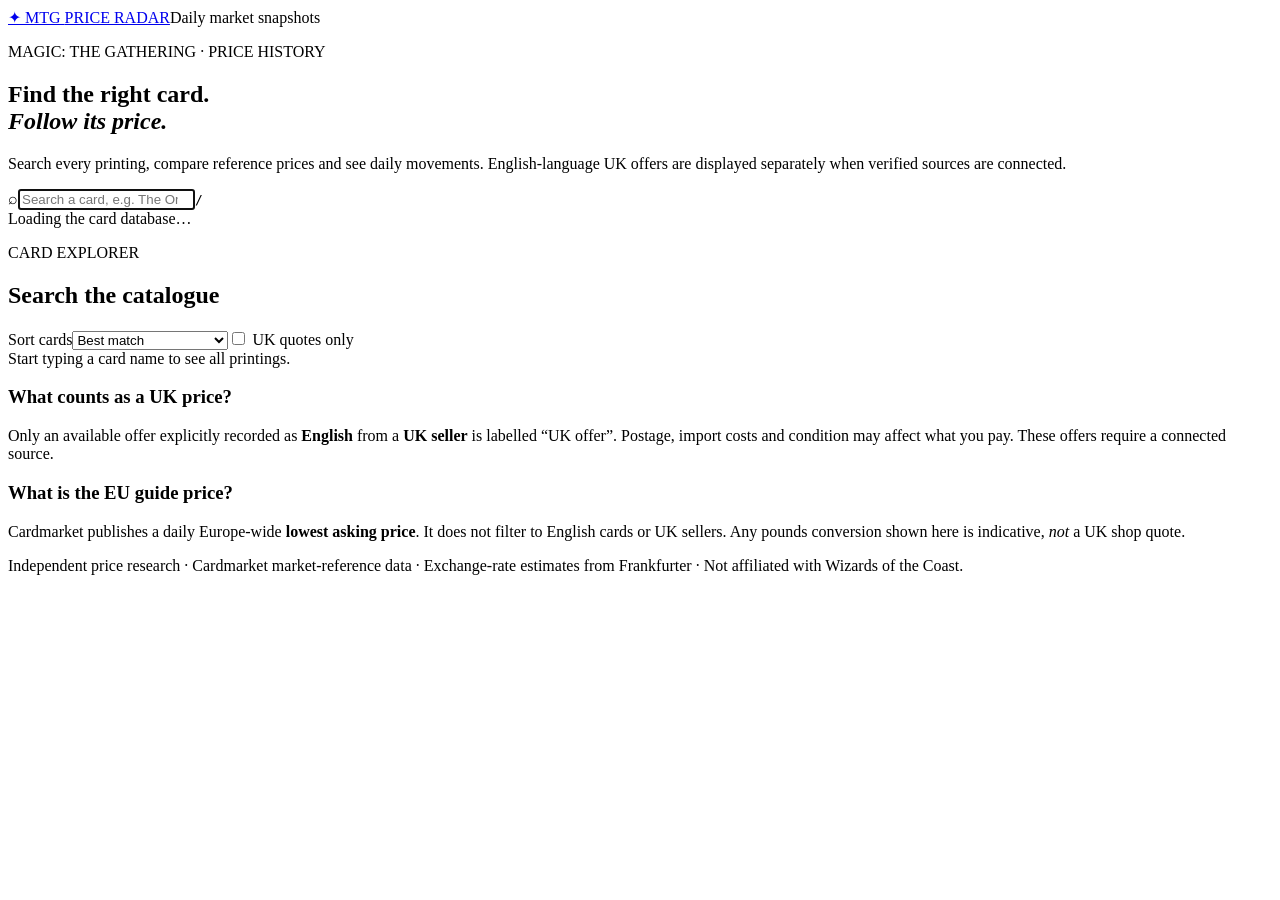
==== index.html @ 45a96d6a "Add MTG Price Radar web app: index.html" ====
<!doctype html>
<html lang="en-GB"><head><meta charset="utf-8"><meta name="viewport" content="width=device-width,initial-scale=1">
<meta name="theme-color" content="#101424"><meta name="description" content="Search Magic: The Gathering printings and follow their daily price history. UK English offers when available; Cardmarket EU reference prices otherwise.">
<title>MTG Price Radar — search card price history</title><link rel="stylesheet" href="assets/style.css"><link rel="icon" href="data:,"></head>
<body><header class="top"><a class="brand" href="./"><span class="mark">✦</span> MTG <span class="brand-sub">PRICE RADAR</span></a><span class="top-tag">Daily market snapshots</span></header>
<main class="shell"><section class="hero"><p class="eyebrow">MAGIC: THE GATHERING · PRICE HISTORY</p><h1>Find the right card.<br><em>Follow its price.</em></h1><p class="lead">Search every printing, compare reference prices and see daily movements. English-language UK offers are displayed separately when verified sources are connected.</p>
<label class="search-wrap"><span aria-hidden="true">⌕</span><input id="search" type="search" placeholder="Search a card, e.g. The One Ring, Sol Ring, Vito…" autocomplete="off" autofocus><kbd>/</kbd></label>
<div class="meta-row"><span id="status" role="status">Loading the card database…</span><span id="count"></span></div>
</section>
<section class="panel"><div class="section-head"><div><p class="eyebrow">CARD EXPLORER</p><h2 id="result-title">Search the catalogue</h2></div><div class="filter-row"><label class="sr-only" for="sort">Sort cards</label><select id="sort"><option value="relevance">Best match</option><option value="eu">Lowest EU guide price</option><option value="name">Name A–Z</option></select><label class="check"><input type="checkbox" id="uk-only"> UK quotes only</label></div></div>
<div id="results" class="results"><div class="empty">Start typing a card name to see all printings.</div></div>
<p class="foot-note" id="more"></p></section>
<section class="notes"><div><h3>What counts as a UK price?</h3><p>Only an available offer explicitly recorded as <strong>English</strong> from a <strong>UK seller</strong> is labelled “UK offer”. Postage, import costs and condition may affect what you pay. These offers require a connected source.</p></div><div><h3>What is the EU guide price?</h3><p>Cardmarket publishes a daily Europe-wide <strong>lowest asking price</strong>. It does not filter to English cards or UK sellers. Any pounds conversion shown here is indicative, <em>not</em> a UK shop quote.</p></div></section>
</main><footer class="footer">Independent price research · Cardmarket market-reference data · Exchange-rate estimates from Frankfurter · Not affiliated with Wizards of the Coast.</footer>
<script src="assets/main.js" defer></script></body></html>
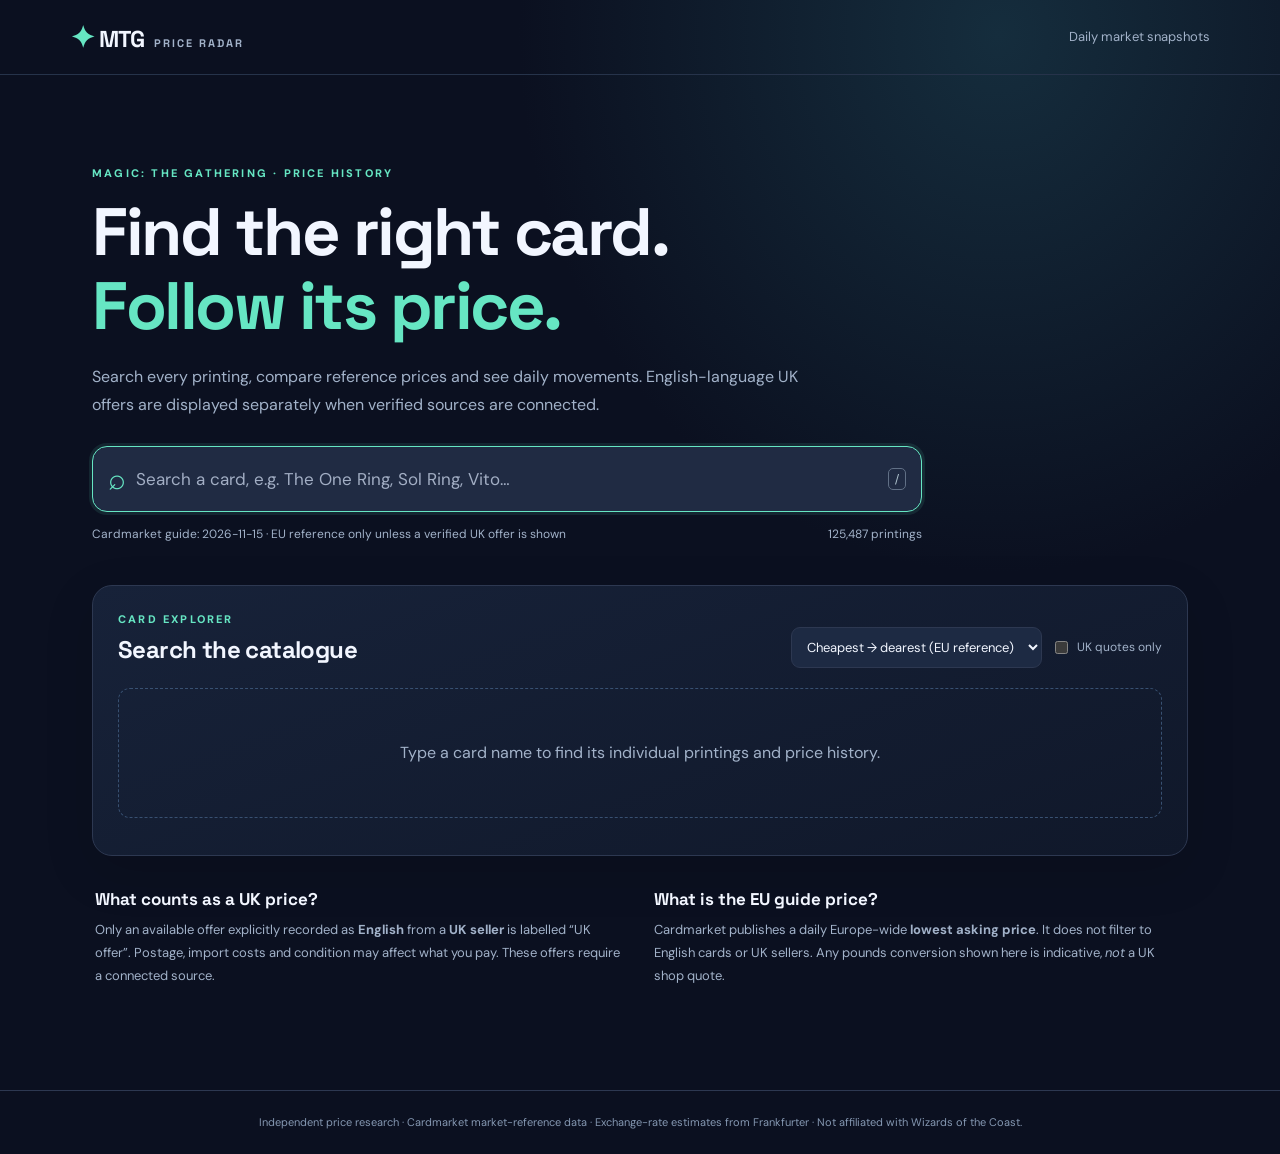
==== commit e7965e55: "Default MTG version listings to cheapest-first, with UK offer sort" ====
--- a/index.html
+++ b/index.html
@@ -7,7 +7,7 @@
 <label class="search-wrap"><span aria-hidden="true">⌕</span><input id="search" type="search" placeholder="Search a card, e.g. The One Ring, Sol Ring, Vito…" autocomplete="off" autofocus><kbd>/</kbd></label>
 <div class="meta-row"><span id="status" role="status">Loading the card database…</span><span id="count"></span></div>
 </section>
-<section class="panel"><div class="section-head"><div><p class="eyebrow">CARD EXPLORER</p><h2 id="result-title">Search the catalogue</h2></div><div class="filter-row"><label class="sr-only" for="sort">Sort cards</label><select id="sort"><option value="relevance">Best match</option><option value="eu">Lowest EU guide price</option><option value="name">Name A–Z</option></select><label class="check"><input type="checkbox" id="uk-only"> UK quotes only</label></div></div>
+<section class="panel"><div class="section-head"><div><p class="eyebrow">CARD EXPLORER</p><h2 id="result-title">Search the catalogue</h2></div><div class="filter-row"><label class="sr-only" for="sort">Sort cards</label><select id="sort"><option value="eu">Cheapest → dearest (EU reference)</option><option value="uk">Cheapest → dearest (UK offers)</option><option value="relevance">Best name match</option><option value="name">Name A–Z</option></select><label class="check"><input type="checkbox" id="uk-only"> UK quotes only</label></div></div>
 <div id="results" class="results"><div class="empty">Start typing a card name to see all printings.</div></div>
 <p class="foot-note" id="more"></p></section>
 <section class="notes"><div><h3>What counts as a UK price?</h3><p>Only an available offer explicitly recorded as <strong>English</strong> from a <strong>UK seller</strong> is labelled “UK offer”. Postage, import costs and condition may affect what you pay. These offers require a connected source.</p></div><div><h3>What is the EU guide price?</h3><p>Cardmarket publishes a daily Europe-wide <strong>lowest asking price</strong>. It does not filter to English cards or UK sellers. Any pounds conversion shown here is indicative, <em>not</em> a UK shop quote.</p></div></section>
--- a/assets/style.css
+++ b/assets/style.css
@@ -0,0 +1,3 @@
+@import url('https://fonts.googleapis.com/css2?family=DM+Sans:wght@400;500;600;700;800&family=Space+Grotesk:wght@400;500;600;700&display=swap');
+:root{color-scheme:dark;--bg:#0b1020;--panel:#141b30;--panel2:#1a243b;--edge:#2d3851;--text:#f2f6ff;--muted:#a2b2c9;--accent:#66e6c3;--cyan:#7ab8fc;--gold:#ffd189}
+*{box-sizing:border-box}body{margin:0;background:radial-gradient(ellipse at 78% 3%,#152d3d 0,transparent 34%),var(--bg);color:var(--text);font-family:'DM Sans',system-ui,sans-serif;line-height:1.5;min-height:100vh}a{color:inherit;text-decoration:none}a:hover{color:var(--accent)}.top{height:75px;border-bottom:1px solid #26334a;display:flex;align-items:center;justify-content:space-between;padding:0 max(22px,calc((100vw - 1140px)/2));gap:16px}.brand{font-family:'Space Grotesk',sans-serif;font-size:23px;font-weight:700;letter-spacing:-1px}.mark{color:var(--accent);font-size:30px;vertical-align:-1px}.brand-sub{font-size:11px;color:var(--muted);font-weight:700;letter-spacing:2px;margin-left:5px}.top-tag,.back-top{font-size:13px;color:var(--muted)}.shell{max-width:1140px;margin:auto;padding:24px 22px 72px}.hero{padding:66px 0 42px;max-width:830px}.eyebrow{font-size:11px;font-weight:800;letter-spacing:2.2px;color:var(--accent);margin:0 0 13px;text-transform:uppercase}h1,h2,h3{font-family:'Space Grotesk',sans-serif}h1{font-size:clamp(40px,6vw,67px);font-weight:700;line-height:1.11;letter-spacing:-2.5px;margin:0 0 20px}h1 em{font-style:normal;color:var(--accent)}.lead{font-size:16px;color:var(--muted);max-width:740px;line-height:1.75;margin:0 0 27px}.search-wrap{border:1px solid #46607b;border-radius:15px;background:#202b43;display:flex;align-items:center;padding:8px 15px;gap:10px;box-shadow:0 12px 42px #0003}.search-wrap:focus-within{border-color:var(--accent);box-shadow:0 0 0 3px #66e6c31a}.search-wrap>span{font-size:30px;color:var(--accent);line-height:1}.search-wrap input{width:100%;background:transparent;border:0;outline:0;padding:13px 0;color:var(--text);font-size:17px;font-family:inherit}.search-wrap input::placeholder{color:#a2aec4}.search-wrap kbd{font:12px system-ui;border:1px solid #617086;color:#afc3ce;border-radius:5px;padding:3px 6px}.meta-row{display:flex;justify-content:space-between;color:var(--muted);font-size:12px;margin-top:13px;gap:16px}.panel{background:linear-gradient(160deg,#172239,#10182a);border:1px solid var(--edge);border-radius:20px;padding:25px;box-shadow:0 16px 50px #0002}.section-head{display:flex;gap:16px;align-items:flex-end;justify-content:space-between;margin-bottom:20px}.section-head .eyebrow{margin-bottom:4px}h2{margin:0;font-size:24px;letter-spacing:-.6px}.filter-row{display:flex;gap:9px;align-items:center;flex-wrap:wrap}select{appearance:auto;background:#1d2a43;color:var(--text);border:1px solid var(--edge);border-radius:9px;padding:10px 11px;font-family:inherit;font-size:13px}.check{font-size:12px;color:var(--muted);display:flex;align-items:center;gap:6px}.check input{accent-color:var(--accent)}.results{display:grid;grid-template-columns:repeat(2,minmax(0,1fr));gap:12px}.result{min-width:0;border:1px solid #30405a;border-radius:12px;background:#1b2740;padding:17px;display:block;transition:transform .15s,border-color .15s}.result:hover{transform:translateY(-2px);border-color:var(--accent);color:var(--text)}.result strong{display:block;font-size:17px;white-space:nowrap;text-overflow:ellipsis;overflow:hidden}.result small{display:block;font-size:12px;color:var(--muted);margin:3px 0 13px;white-space:nowrap;overflow:hidden;text-overflow:ellipsis}.price-line{display:flex;justify-content:space-between;align-items:center;gap:5px;font-size:12px;color:var(--muted)}.price-line b{font-size:16px;color:var(--text);font-variant-numeric:tabular-nums}.price-line .positive{color:var(--accent)}.empty{grid-column:1/-1;padding:52px 16px;text-align:center;color:var(--muted);border:1px dashed #385071;border-radius:12px}.foot-note{font-size:12px;color:var(--muted);line-height:1.7;margin-bottom:0}.notes{display:grid;grid-template-columns:1fr 1fr;gap:27px;padding:31px 3px}.notes h3{font-size:17px;margin:0 0 7px}.notes p{color:var(--muted);font-size:13px;line-height:1.75;margin:0}.footer{border-top:1px solid var(--edge);color:#8598b2;padding:23px;text-align:center;font-size:11px}.card-kicker{margin-top:48px}.card-title{font-size:clamp(38px,5vw,58px);margin:0 0 10px}.price-grid{display:grid;grid-template-columns:repeat(3,minmax(0,1fr));gap:13px;margin:30px 0}.price-box{border:1px solid var(--edge);border-radius:14px;padding:22px;background:#172239}.price-box .eyebrow{color:#a9bad6;font-size:10px;letter-spacing:1.4px}.big-price{font-family:'Space Grotesk',sans-serif;font-size:clamp(28px,3vw,39px);font-weight:700;letter-spacing:-1.3px;font-variant-numeric:tabular-nums}.muted{font-size:12px;color:var(--muted);line-height:1.65}.text-link{color:var(--accent);font-size:13px;font-weight:700}.chart-panel{margin:12px 0}.chart{margin-top:20px;min-height:310px;display:flex;align-items:center;justify-content:center}.chart svg{width:100%;height:auto;max-height:380px;overflow:visible}.axis-note{color:var(--muted);text-align:center;font-size:12px}.sr-only{position:absolute;width:1px;height:1px;overflow:hidden;clip:rect(0,0,0,0)}@media(max-width:760px){.top{height:65px;padding:0 16px}.top-tag{display:none}.shell{padding:20px 15px 50px}.hero{padding:40px 0 28px}h1{letter-spacing:-1.4px}.panel{padding:17px}.section-head{align-items:start;flex-direction:column}.results{grid-template-columns:1fr}.notes{grid-template-columns:1fr;gap:23px}.price-grid{grid-template-columns:1fr}.chart{min-height:240px}.brand-sub{font-size:9px}.search-wrap input{font-size:14px}.search-wrap kbd{display:none}}
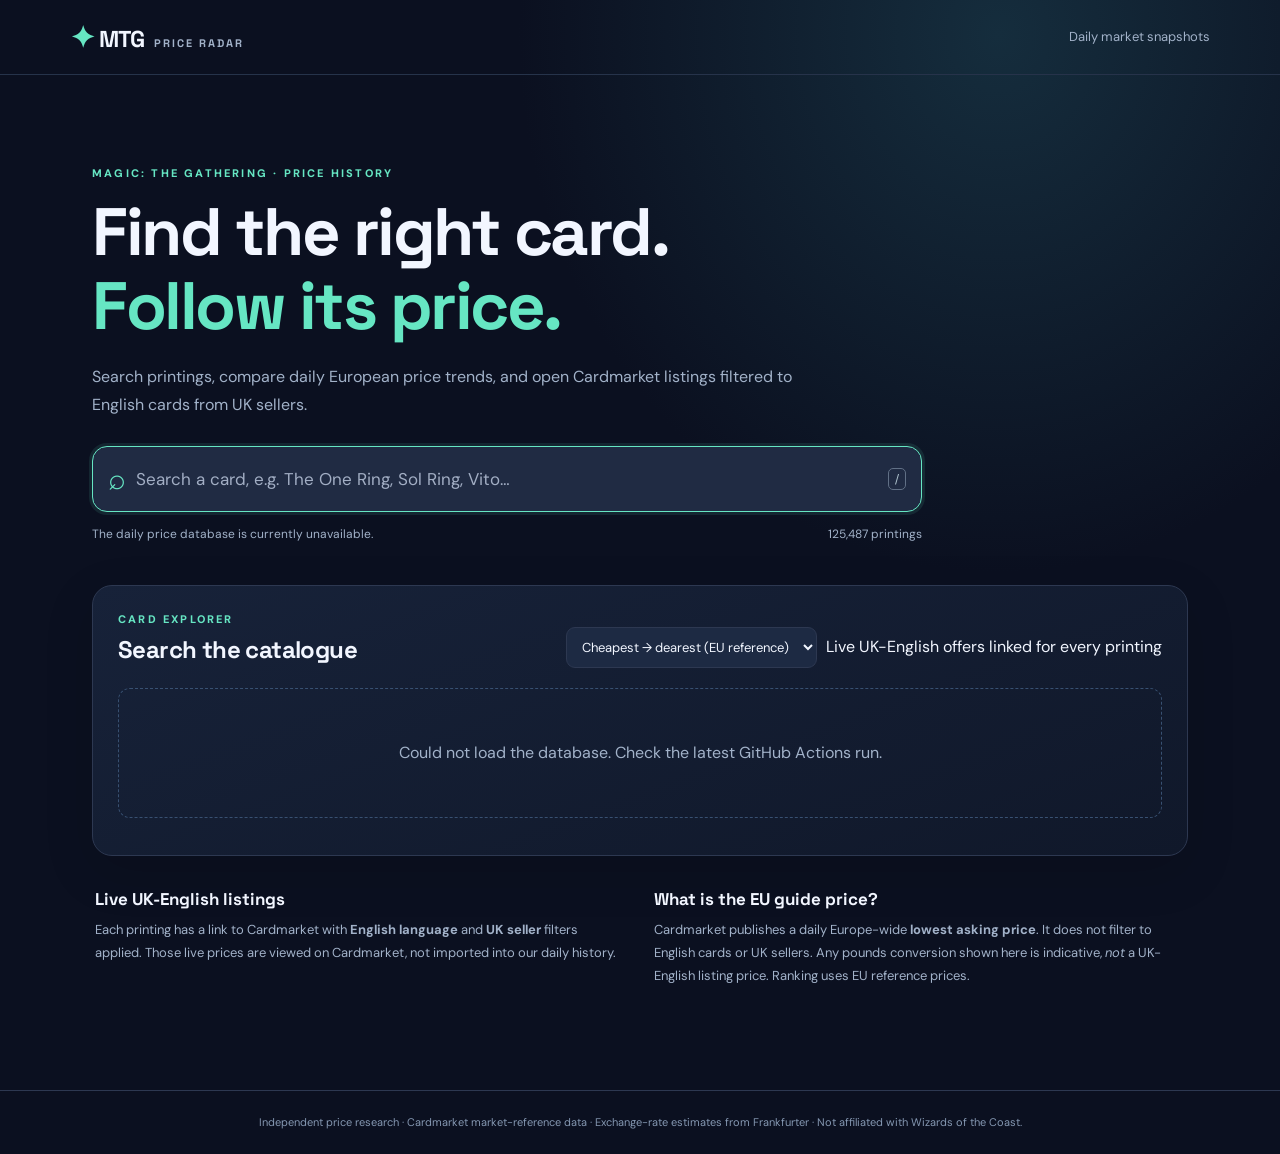
==== commit e3bd1d74: "Add Cardmarket English/UK listing links to search results" ====
--- a/index.html
+++ b/index.html
@@ -3,13 +3,13 @@
 <meta name="theme-color" content="#101424"><meta name="description" content="Search Magic: The Gathering printings and follow their daily price history. UK English offers when available; Cardmarket EU reference prices otherwise.">
 <title>MTG Price Radar — search card price history</title><link rel="stylesheet" href="assets/style.css"><link rel="icon" href="data:,"></head>
 <body><header class="top"><a class="brand" href="./"><span class="mark">✦</span> MTG <span class="brand-sub">PRICE RADAR</span></a><span class="top-tag">Daily market snapshots</span></header>
-<main class="shell"><section class="hero"><p class="eyebrow">MAGIC: THE GATHERING · PRICE HISTORY</p><h1>Find the right card.<br><em>Follow its price.</em></h1><p class="lead">Search every printing, compare reference prices and see daily movements. English-language UK offers are displayed separately when verified sources are connected.</p>
+<main class="shell"><section class="hero"><p class="eyebrow">MAGIC: THE GATHERING · PRICE HISTORY</p><h1>Find the right card.<br><em>Follow its price.</em></h1><p class="lead">Search printings, compare daily European price trends, and open Cardmarket listings filtered to English cards from UK sellers.</p>
 <label class="search-wrap"><span aria-hidden="true">⌕</span><input id="search" type="search" placeholder="Search a card, e.g. The One Ring, Sol Ring, Vito…" autocomplete="off" autofocus><kbd>/</kbd></label>
 <div class="meta-row"><span id="status" role="status">Loading the card database…</span><span id="count"></span></div>
 </section>
-<section class="panel"><div class="section-head"><div><p class="eyebrow">CARD EXPLORER</p><h2 id="result-title">Search the catalogue</h2></div><div class="filter-row"><label class="sr-only" for="sort">Sort cards</label><select id="sort"><option value="eu">Cheapest → dearest (EU reference)</option><option value="uk">Cheapest → dearest (UK offers)</option><option value="relevance">Best name match</option><option value="name">Name A–Z</option></select><label class="check"><input type="checkbox" id="uk-only"> UK quotes only</label></div></div>
+<section class="panel"><div class="section-head"><div><p class="eyebrow">CARD EXPLORER</p><h2 id="result-title">Search the catalogue</h2></div><div class="filter-row"><label class="sr-only" for="sort">Sort cards</label><select id="sort"><option value="eu">Cheapest → dearest (EU reference)</option><option value="relevance">Best name match</option><option value="name">Name A–Z</option></select><span class="filter-hint">Live UK-English offers linked for every printing</span></div></div>
 <div id="results" class="results"><div class="empty">Start typing a card name to see all printings.</div></div>
 <p class="foot-note" id="more"></p></section>
-<section class="notes"><div><h3>What counts as a UK price?</h3><p>Only an available offer explicitly recorded as <strong>English</strong> from a <strong>UK seller</strong> is labelled “UK offer”. Postage, import costs and condition may affect what you pay. These offers require a connected source.</p></div><div><h3>What is the EU guide price?</h3><p>Cardmarket publishes a daily Europe-wide <strong>lowest asking price</strong>. It does not filter to English cards or UK sellers. Any pounds conversion shown here is indicative, <em>not</em> a UK shop quote.</p></div></section>
+<section class="notes"><div><h3>Live UK-English listings</h3><p>Each printing has a link to Cardmarket with <strong>English language</strong> and <strong>UK seller</strong> filters applied. Those live prices are viewed on Cardmarket, not imported into our daily history.</p></div><div><h3>What is the EU guide price?</h3><p>Cardmarket publishes a daily Europe-wide <strong>lowest asking price</strong>. It does not filter to English cards or UK sellers. Any pounds conversion shown here is indicative, <em>not</em> a UK-English listing price. Ranking uses EU reference prices.</p></div></section>
 </main><footer class="footer">Independent price research · Cardmarket market-reference data · Exchange-rate estimates from Frankfurter · Not affiliated with Wizards of the Coast.</footer>
 <script src="assets/main.js" defer></script></body></html>
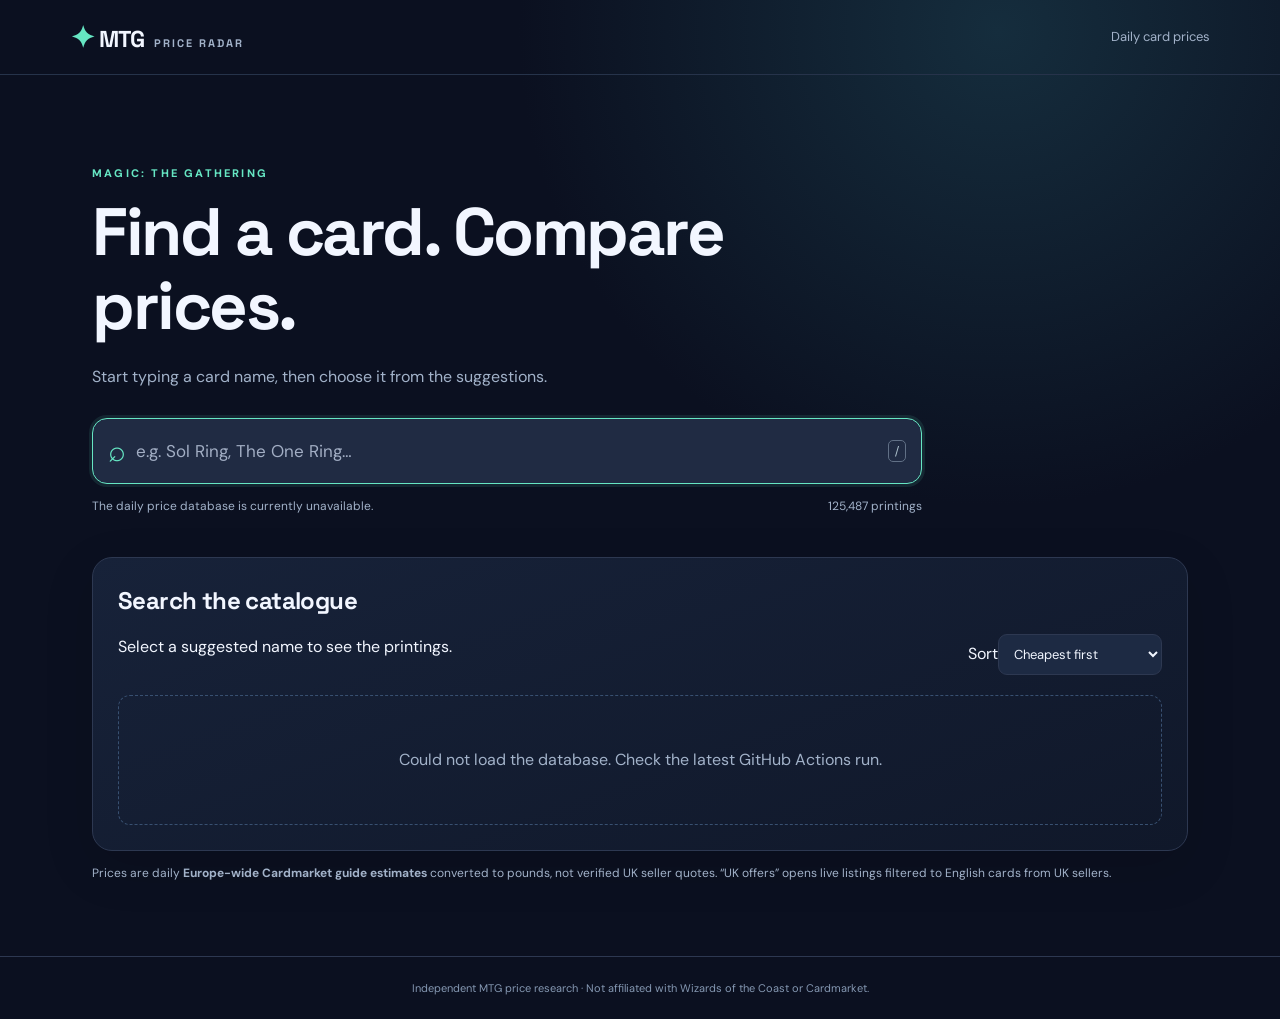
==== commit 7b54305d: "Simplify MTG search with predictive names and compact printing table" ====
--- a/index.html
+++ b/index.html
@@ -1,15 +1,36 @@
 <!doctype html>
-<html lang="en-GB"><head><meta charset="utf-8"><meta name="viewport" content="width=device-width,initial-scale=1">
-<meta name="theme-color" content="#101424"><meta name="description" content="Search Magic: The Gathering printings and follow their daily price history. UK English offers when available; Cardmarket EU reference prices otherwise.">
-<title>MTG Price Radar — search card price history</title><link rel="stylesheet" href="assets/style.css"><link rel="icon" href="data:,"></head>
-<body><header class="top"><a class="brand" href="./"><span class="mark">✦</span> MTG <span class="brand-sub">PRICE RADAR</span></a><span class="top-tag">Daily market snapshots</span></header>
-<main class="shell"><section class="hero"><p class="eyebrow">MAGIC: THE GATHERING · PRICE HISTORY</p><h1>Find the right card.<br><em>Follow its price.</em></h1><p class="lead">Search printings, compare daily European price trends, and open Cardmarket listings filtered to English cards from UK sellers.</p>
-<label class="search-wrap"><span aria-hidden="true">⌕</span><input id="search" type="search" placeholder="Search a card, e.g. The One Ring, Sol Ring, Vito…" autocomplete="off" autofocus><kbd>/</kbd></label>
-<div class="meta-row"><span id="status" role="status">Loading the card database…</span><span id="count"></span></div>
+<html lang="en-GB">
+<head>
+<meta charset="utf-8"><meta name="viewport" content="width=device-width,initial-scale=1">
+<meta name="theme-color" content="#101424">
+<meta name="description" content="Find a Magic: The Gathering card, compare its printings cheapest first and view daily price histories.">
+<title>MTG Price Radar — Card Search</title>
+<link rel="stylesheet" href="assets/style.css"><link rel="icon" href="data:,">
+</head>
+<body>
+<header class="top"><a class="brand" href="./"><span class="mark">✦</span> MTG <span class="brand-sub">PRICE RADAR</span></a><span class="top-tag">Daily card prices</span></header>
+<main class="shell compact-shell">
+<section class="hero compact-hero">
+  <p class="eyebrow">MAGIC: THE GATHERING</p>
+  <h1>Find a card. Compare prices.</h1>
+  <p class="lead">Start typing a card name, then choose it from the suggestions.</p>
+  <div class="search-combo">
+    <label for="search" class="sr-only">Card name</label>
+    <div class="search-wrap"><span aria-hidden="true">⌕</span><input id="search" type="search" placeholder="e.g. Sol Ring, The One Ring…" autocomplete="off" spellcheck="false" aria-autocomplete="list" aria-expanded="false" aria-controls="suggestions" role="combobox" aria-haspopup="listbox" autofocus><kbd>/</kbd></div>
+    <div id="suggestions" class="suggestions" role="listbox" aria-label="Suggested card names" hidden></div>
+  </div>
+  <div class="meta-row"><span id="status" role="status">Loading card names…</span><span id="count"></span></div>
 </section>
-<section class="panel"><div class="section-head"><div><p class="eyebrow">CARD EXPLORER</p><h2 id="result-title">Search the catalogue</h2></div><div class="filter-row"><label class="sr-only" for="sort">Sort cards</label><select id="sort"><option value="eu">Cheapest → dearest (EU reference)</option><option value="relevance">Best name match</option><option value="name">Name A–Z</option></select><span class="filter-hint">Live UK-English offers linked for every printing</span></div></div>
-<div id="results" class="results"><div class="empty">Start typing a card name to see all printings.</div></div>
-<p class="foot-note" id="more"></p></section>
-<section class="notes"><div><h3>Live UK-English listings</h3><p>Each printing has a link to Cardmarket with <strong>English language</strong> and <strong>UK seller</strong> filters applied. Those live prices are viewed on Cardmarket, not imported into our daily history.</p></div><div><h3>What is the EU guide price?</h3><p>Cardmarket publishes a daily Europe-wide <strong>lowest asking price</strong>. It does not filter to English cards or UK sellers. Any pounds conversion shown here is indicative, <em>not</em> a UK-English listing price. Ranking uses EU reference prices.</p></div></section>
-</main><footer class="footer">Independent price research · Cardmarket market-reference data · Exchange-rate estimates from Frankfurter · Not affiliated with Wizards of the Coast.</footer>
-<script src="assets/main.js" defer></script></body></html>+<section class="panel results-panel">
+  <div class="section-head table-title-row">
+    <div><h2 id="result-title">Choose a card</h2><p class="result-subtitle" id="result-count">Select a suggested name to see the printings.</p></div>
+    <label class="sort-wrap" for="sort"><span>Sort</span><select id="sort"><option value="low">Cheapest first</option><option value="high">Most expensive first</option><option value="set">Set A–Z</option></select></label>
+  </div>
+  <div id="results" class="table-container"><p class="table-empty">Your results will appear here.</p></div>
+  <button id="load-more" type="button" class="load-more" hidden>Show more printings</button>
+</section>
+<p class="foot-note price-disclaimer">Prices are daily <strong>Europe-wide Cardmarket guide estimates</strong> converted to pounds, not verified UK seller quotes. “UK offers” opens live listings filtered to English cards from UK sellers.</p>
+</main>
+<footer class="footer">Independent MTG price research · Not affiliated with Wizards of the Coast or Cardmarket.</footer>
+<script src="assets/main.js" defer></script>
+</body></html>
--- a/assets/style.css
+++ b/assets/style.css
@@ -1,3 +1,5 @@
 @import url('https://fonts.googleapis.com/css2?family=DM+Sans:wght@400;500;600;700;800&family=Space+Grotesk:wght@400;500;600;700&display=swap');
 :root{color-scheme:dark;--bg:#0b1020;--panel:#141b30;--panel2:#1a243b;--edge:#2d3851;--text:#f2f6ff;--muted:#a2b2c9;--accent:#66e6c3;--cyan:#7ab8fc;--gold:#ffd189}
 *{box-sizing:border-box}body{margin:0;background:radial-gradient(ellipse at 78% 3%,#152d3d 0,transparent 34%),var(--bg);color:var(--text);font-family:'DM Sans',system-ui,sans-serif;line-height:1.5;min-height:100vh}a{color:inherit;text-decoration:none}a:hover{color:var(--accent)}.top{height:75px;border-bottom:1px solid #26334a;display:flex;align-items:center;justify-content:space-between;padding:0 max(22px,calc((100vw - 1140px)/2));gap:16px}.brand{font-family:'Space Grotesk',sans-serif;font-size:23px;font-weight:700;letter-spacing:-1px}.mark{color:var(--accent);font-size:30px;vertical-align:-1px}.brand-sub{font-size:11px;color:var(--muted);font-weight:700;letter-spacing:2px;margin-left:5px}.top-tag,.back-top{font-size:13px;color:var(--muted)}.shell{max-width:1140px;margin:auto;padding:24px 22px 72px}.hero{padding:66px 0 42px;max-width:830px}.eyebrow{font-size:11px;font-weight:800;letter-spacing:2.2px;color:var(--accent);margin:0 0 13px;text-transform:uppercase}h1,h2,h3{font-family:'Space Grotesk',sans-serif}h1{font-size:clamp(40px,6vw,67px);font-weight:700;line-height:1.11;letter-spacing:-2.5px;margin:0 0 20px}h1 em{font-style:normal;color:var(--accent)}.lead{font-size:16px;color:var(--muted);max-width:740px;line-height:1.75;margin:0 0 27px}.search-wrap{border:1px solid #46607b;border-radius:15px;background:#202b43;display:flex;align-items:center;padding:8px 15px;gap:10px;box-shadow:0 12px 42px #0003}.search-wrap:focus-within{border-color:var(--accent);box-shadow:0 0 0 3px #66e6c31a}.search-wrap>span{font-size:30px;color:var(--accent);line-height:1}.search-wrap input{width:100%;background:transparent;border:0;outline:0;padding:13px 0;color:var(--text);font-size:17px;font-family:inherit}.search-wrap input::placeholder{color:#a2aec4}.search-wrap kbd{font:12px system-ui;border:1px solid #617086;color:#afc3ce;border-radius:5px;padding:3px 6px}.meta-row{display:flex;justify-content:space-between;color:var(--muted);font-size:12px;margin-top:13px;gap:16px}.panel{background:linear-gradient(160deg,#172239,#10182a);border:1px solid var(--edge);border-radius:20px;padding:25px;box-shadow:0 16px 50px #0002}.section-head{display:flex;gap:16px;align-items:flex-end;justify-content:space-between;margin-bottom:20px}.section-head .eyebrow{margin-bottom:4px}h2{margin:0;font-size:24px;letter-spacing:-.6px}.filter-row{display:flex;gap:9px;align-items:center;flex-wrap:wrap}select{appearance:auto;background:#1d2a43;color:var(--text);border:1px solid var(--edge);border-radius:9px;padding:10px 11px;font-family:inherit;font-size:13px}.check{font-size:12px;color:var(--muted);display:flex;align-items:center;gap:6px}.check input{accent-color:var(--accent)}.results{display:grid;grid-template-columns:repeat(2,minmax(0,1fr));gap:12px}.result{min-width:0;border:1px solid #30405a;border-radius:12px;background:#1b2740;padding:17px;display:block;transition:transform .15s,border-color .15s}.result:hover{transform:translateY(-2px);border-color:var(--accent);color:var(--text)}.result strong{display:block;font-size:17px;white-space:nowrap;text-overflow:ellipsis;overflow:hidden}.result small{display:block;font-size:12px;color:var(--muted);margin:3px 0 13px;white-space:nowrap;overflow:hidden;text-overflow:ellipsis}.price-line{display:flex;justify-content:space-between;align-items:center;gap:5px;font-size:12px;color:var(--muted)}.price-line b{font-size:16px;color:var(--text);font-variant-numeric:tabular-nums}.price-line .positive{color:var(--accent)}.empty{grid-column:1/-1;padding:52px 16px;text-align:center;color:var(--muted);border:1px dashed #385071;border-radius:12px}.foot-note{font-size:12px;color:var(--muted);line-height:1.7;margin-bottom:0}.notes{display:grid;grid-template-columns:1fr 1fr;gap:27px;padding:31px 3px}.notes h3{font-size:17px;margin:0 0 7px}.notes p{color:var(--muted);font-size:13px;line-height:1.75;margin:0}.footer{border-top:1px solid var(--edge);color:#8598b2;padding:23px;text-align:center;font-size:11px}.card-kicker{margin-top:48px}.card-title{font-size:clamp(38px,5vw,58px);margin:0 0 10px}.price-grid{display:grid;grid-template-columns:repeat(3,minmax(0,1fr));gap:13px;margin:30px 0}.price-box{border:1px solid var(--edge);border-radius:14px;padding:22px;background:#172239}.price-box .eyebrow{color:#a9bad6;font-size:10px;letter-spacing:1.4px}.big-price{font-family:'Space Grotesk',sans-serif;font-size:clamp(28px,3vw,39px);font-weight:700;letter-spacing:-1.3px;font-variant-numeric:tabular-nums}.muted{font-size:12px;color:var(--muted);line-height:1.65}.text-link{color:var(--accent);font-size:13px;font-weight:700}.chart-panel{margin:12px 0}.chart{margin-top:20px;min-height:310px;display:flex;align-items:center;justify-content:center}.chart svg{width:100%;height:auto;max-height:380px;overflow:visible}.axis-note{color:var(--muted);text-align:center;font-size:12px}.sr-only{position:absolute;width:1px;height:1px;overflow:hidden;clip:rect(0,0,0,0)}@media(max-width:760px){.top{height:65px;padding:0 16px}.top-tag{display:none}.shell{padding:20px 15px 50px}.hero{padding:40px 0 28px}h1{letter-spacing:-1.4px}.panel{padding:17px}.section-head{align-items:start;flex-direction:column}.results{grid-template-columns:1fr}.notes{grid-template-columns:1fr;gap:23px}.price-grid{grid-template-columns:1fr}.chart{min-height:240px}.brand-sub{font-size:9px}.search-wrap input{font-size:14px}.search-wrap kbd{display:none}}
+
+.result-wrap{border:1px solid #30405a;border-radius:12px;background:#1b2740;overflow:hidden}.result-wrap .result{border:0;border-radius:0;background:transparent}.result-wrap .result:hover{transform:none}.result-wrap:hover{border-color:var(--accent)}.market-link{display:block;border-top:1px solid #30405a;padding:10px 17px 13px;color:var(--accent);font-size:13px;font-weight:700}.market-link:hover{color:#b2ffdf;background:#253552}.filter-hint{color:var(--muted);font-size:12px}
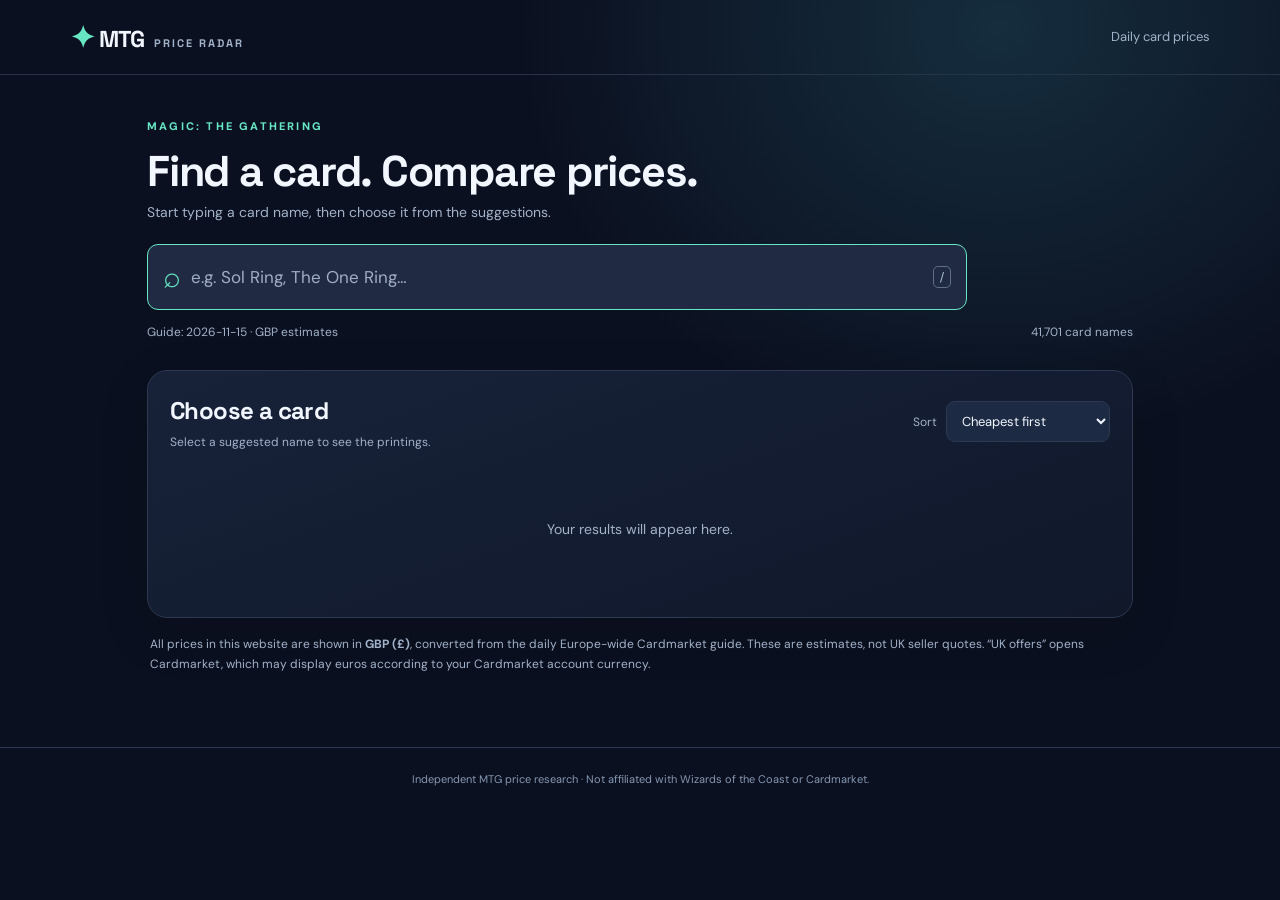
==== commit 91930d59: "Clarify GBP-only display and Cardmarket account-based currency" ====
--- a/index.html
+++ b/index.html
@@ -29,7 +29,7 @@
   <div id="results" class="table-container"><p class="table-empty">Your results will appear here.</p></div>
   <button id="load-more" type="button" class="load-more" hidden>Show more printings</button>
 </section>
-<p class="foot-note price-disclaimer">Prices are daily <strong>Europe-wide Cardmarket guide estimates</strong> converted to pounds, not verified UK seller quotes. “UK offers” opens live listings filtered to English cards from UK sellers.</p>
+<p class="foot-note price-disclaimer">All prices in this website are shown in <strong>GBP (£)</strong>, converted from the daily Europe-wide Cardmarket guide. These are estimates, not UK seller quotes. “UK offers” opens Cardmarket, which may display euros according to your Cardmarket account currency.</p>
 </main>
 <footer class="footer">Independent MTG price research · Not affiliated with Wizards of the Coast or Cardmarket.</footer>
 <script src="assets/main.js" defer></script>
--- a/assets/style.css
+++ b/assets/style.css
@@ -3,3 +3,62 @@
 *{box-sizing:border-box}body{margin:0;background:radial-gradient(ellipse at 78% 3%,#152d3d 0,transparent 34%),var(--bg);color:var(--text);font-family:'DM Sans',system-ui,sans-serif;line-height:1.5;min-height:100vh}a{color:inherit;text-decoration:none}a:hover{color:var(--accent)}.top{height:75px;border-bottom:1px solid #26334a;display:flex;align-items:center;justify-content:space-between;padding:0 max(22px,calc((100vw - 1140px)/2));gap:16px}.brand{font-family:'Space Grotesk',sans-serif;font-size:23px;font-weight:700;letter-spacing:-1px}.mark{color:var(--accent);font-size:30px;vertical-align:-1px}.brand-sub{font-size:11px;color:var(--muted);font-weight:700;letter-spacing:2px;margin-left:5px}.top-tag,.back-top{font-size:13px;color:var(--muted)}.shell{max-width:1140px;margin:auto;padding:24px 22px 72px}.hero{padding:66px 0 42px;max-width:830px}.eyebrow{font-size:11px;font-weight:800;letter-spacing:2.2px;color:var(--accent);margin:0 0 13px;text-transform:uppercase}h1,h2,h3{font-family:'Space Grotesk',sans-serif}h1{font-size:clamp(40px,6vw,67px);font-weight:700;line-height:1.11;letter-spacing:-2.5px;margin:0 0 20px}h1 em{font-style:normal;color:var(--accent)}.lead{font-size:16px;color:var(--muted);max-width:740px;line-height:1.75;margin:0 0 27px}.search-wrap{border:1px solid #46607b;border-radius:15px;background:#202b43;display:flex;align-items:center;padding:8px 15px;gap:10px;box-shadow:0 12px 42px #0003}.search-wrap:focus-within{border-color:var(--accent);box-shadow:0 0 0 3px #66e6c31a}.search-wrap>span{font-size:30px;color:var(--accent);line-height:1}.search-wrap input{width:100%;background:transparent;border:0;outline:0;padding:13px 0;color:var(--text);font-size:17px;font-family:inherit}.search-wrap input::placeholder{color:#a2aec4}.search-wrap kbd{font:12px system-ui;border:1px solid #617086;color:#afc3ce;border-radius:5px;padding:3px 6px}.meta-row{display:flex;justify-content:space-between;color:var(--muted);font-size:12px;margin-top:13px;gap:16px}.panel{background:linear-gradient(160deg,#172239,#10182a);border:1px solid var(--edge);border-radius:20px;padding:25px;box-shadow:0 16px 50px #0002}.section-head{display:flex;gap:16px;align-items:flex-end;justify-content:space-between;margin-bottom:20px}.section-head .eyebrow{margin-bottom:4px}h2{margin:0;font-size:24px;letter-spacing:-.6px}.filter-row{display:flex;gap:9px;align-items:center;flex-wrap:wrap}select{appearance:auto;background:#1d2a43;color:var(--text);border:1px solid var(--edge);border-radius:9px;padding:10px 11px;font-family:inherit;font-size:13px}.check{font-size:12px;color:var(--muted);display:flex;align-items:center;gap:6px}.check input{accent-color:var(--accent)}.results{display:grid;grid-template-columns:repeat(2,minmax(0,1fr));gap:12px}.result{min-width:0;border:1px solid #30405a;border-radius:12px;background:#1b2740;padding:17px;display:block;transition:transform .15s,border-color .15s}.result:hover{transform:translateY(-2px);border-color:var(--accent);color:var(--text)}.result strong{display:block;font-size:17px;white-space:nowrap;text-overflow:ellipsis;overflow:hidden}.result small{display:block;font-size:12px;color:var(--muted);margin:3px 0 13px;white-space:nowrap;overflow:hidden;text-overflow:ellipsis}.price-line{display:flex;justify-content:space-between;align-items:center;gap:5px;font-size:12px;color:var(--muted)}.price-line b{font-size:16px;color:var(--text);font-variant-numeric:tabular-nums}.price-line .positive{color:var(--accent)}.empty{grid-column:1/-1;padding:52px 16px;text-align:center;color:var(--muted);border:1px dashed #385071;border-radius:12px}.foot-note{font-size:12px;color:var(--muted);line-height:1.7;margin-bottom:0}.notes{display:grid;grid-template-columns:1fr 1fr;gap:27px;padding:31px 3px}.notes h3{font-size:17px;margin:0 0 7px}.notes p{color:var(--muted);font-size:13px;line-height:1.75;margin:0}.footer{border-top:1px solid var(--edge);color:#8598b2;padding:23px;text-align:center;font-size:11px}.card-kicker{margin-top:48px}.card-title{font-size:clamp(38px,5vw,58px);margin:0 0 10px}.price-grid{display:grid;grid-template-columns:repeat(3,minmax(0,1fr));gap:13px;margin:30px 0}.price-box{border:1px solid var(--edge);border-radius:14px;padding:22px;background:#172239}.price-box .eyebrow{color:#a9bad6;font-size:10px;letter-spacing:1.4px}.big-price{font-family:'Space Grotesk',sans-serif;font-size:clamp(28px,3vw,39px);font-weight:700;letter-spacing:-1.3px;font-variant-numeric:tabular-nums}.muted{font-size:12px;color:var(--muted);line-height:1.65}.text-link{color:var(--accent);font-size:13px;font-weight:700}.chart-panel{margin:12px 0}.chart{margin-top:20px;min-height:310px;display:flex;align-items:center;justify-content:center}.chart svg{width:100%;height:auto;max-height:380px;overflow:visible}.axis-note{color:var(--muted);text-align:center;font-size:12px}.sr-only{position:absolute;width:1px;height:1px;overflow:hidden;clip:rect(0,0,0,0)}@media(max-width:760px){.top{height:65px;padding:0 16px}.top-tag{display:none}.shell{padding:20px 15px 50px}.hero{padding:40px 0 28px}h1{letter-spacing:-1.4px}.panel{padding:17px}.section-head{align-items:start;flex-direction:column}.results{grid-template-columns:1fr}.notes{grid-template-columns:1fr;gap:23px}.price-grid{grid-template-columns:1fr}.chart{min-height:240px}.brand-sub{font-size:9px}.search-wrap input{font-size:14px}.search-wrap kbd{display:none}}
 
 .result-wrap{border:1px solid #30405a;border-radius:12px;background:#1b2740;overflow:hidden}.result-wrap .result{border:0;border-radius:0;background:transparent}.result-wrap .result:hover{transform:none}.result-wrap:hover{border-color:var(--accent)}.market-link{display:block;border-top:1px solid #30405a;padding:10px 17px 13px;color:var(--accent);font-size:13px;font-weight:700}.market-link:hover{color:#b2ffdf;background:#253552}.filter-hint{color:var(--muted);font-size:12px}
+
+
+/* Compact searchable table and accessible predictive card-name dropdown */
+.compact-shell{max-width:1030px;padding-top:12px}
+.compact-hero{padding:31px 0 29px;max-width:100%}
+.compact-hero h1{font-size:clamp(29px,4.7vw,43px);letter-spacing:-1.25px;margin-bottom:5px}
+.compact-hero .lead{margin:0 0 19px;font-size:14px}
+.search-combo{position:relative;max-width:820px;z-index:5}
+.search-combo .search-wrap{border-radius:11px;box-shadow:none}
+.suggestions{position:absolute;top:calc(100% + 5px);left:0;right:0;max-height:350px;overflow-y:auto;background:#202c45;border:1px solid #57708d;border-radius:12px;box-shadow:0 18px 45px #0009;padding:5px}
+.suggestions[hidden]{display:none}
+.suggestion{width:100%;border:0;border-radius:8px;color:var(--text);background:transparent;padding:12px 14px;text-align:left;display:block;font:500 14px 'DM Sans',system-ui,sans-serif;cursor:pointer}
+.suggestion:hover,.suggestion.is-active{background:#30445f;color:var(--accent)}
+.results-panel{padding:22px}
+.table-title-row{margin-bottom:13px;align-items:center}
+.result-subtitle{font-size:12px;color:var(--muted);margin:4px 0 0}
+.sort-wrap{display:flex;align-items:center;gap:9px;color:var(--muted);font-size:12px;white-space:nowrap}
+.table-container{width:100%}
+.price-table{border-collapse:collapse;table-layout:fixed;width:100%;font-size:14px}
+.price-table th{color:#a6b6cb;font-size:11px;text-align:left;letter-spacing:.4px;text-transform:uppercase;font-weight:700;padding:10px 12px;background:#1c2a40;border-bottom:1px solid #35445c}
+.price-table th:first-child{border-radius:8px 0 0 0;width:55%}
+.price-table th:nth-child(2){width:25%}
+.price-table th:last-child{border-radius:0 8px 0 0;width:20%}
+.price-table td{padding:12px;border-bottom:1px solid #2a3750;vertical-align:middle}
+.price-table tbody tr:hover{background:#1c2b43}
+.printing-name{font-weight:600;color:#f1f7ff;line-height:1.4;overflow-wrap:anywhere}
+.printing-name:hover{color:var(--accent)}
+.printing-number{display:block;font-size:11px;color:var(--muted);margin-top:1px}
+.amount{font-variant-numeric:tabular-nums}
+.price-value{font-weight:700;color:var(--text);white-space:nowrap}
+.finish-label{display:block;font-size:11px;color:var(--muted);margin-top:2px}
+.no-price{color:var(--muted)}
+.uk-compact{font-size:12px;font-weight:700;color:var(--accent)}
+.uk-compact:hover{text-decoration:underline}
+.table-empty{text-align:center;color:var(--muted);font-size:14px;padding:55px 8px;margin:0}
+.load-more{width:100%;margin-top:16px;border:1px solid #3d5b74;border-radius:9px;background:#1f3047;color:var(--accent);font:700 13px 'DM Sans',sans-serif;padding:12px;cursor:pointer}
+.load-more:hover{background:#30445d}
+.price-disclaimer{margin:16px 3px 0;max-width:940px}
+@media(max-width:760px){
+.compact-hero{padding:22px 0 20px}
+.compact-hero .lead{font-size:13px}
+.results-panel{padding:13px}
+.table-title-row{gap:9px;align-items:flex-start}
+.table-title-row h2{font-size:21px;overflow-wrap:anywhere}
+.sort-wrap{align-self:flex-start}
+.sort-wrap select{padding:8px 5px;max-width:145px;font-size:12px}
+.price-table{font-size:12px}
+.price-table th{font-size:10px;padding:10px 7px}
+.price-table th:first-child{width:46%}
+.price-table th:nth-child(2){width:28%}
+.price-table th:last-child{width:26%}
+.price-table td{padding:10px 7px}
+.printing-name{font-size:12px}
+.price-value{font-size:12px}
+.uk-compact{font-size:11px}
+.suggestion{font-size:13px;padding:12px}
+}
+
+.load-more[hidden]{display:none}
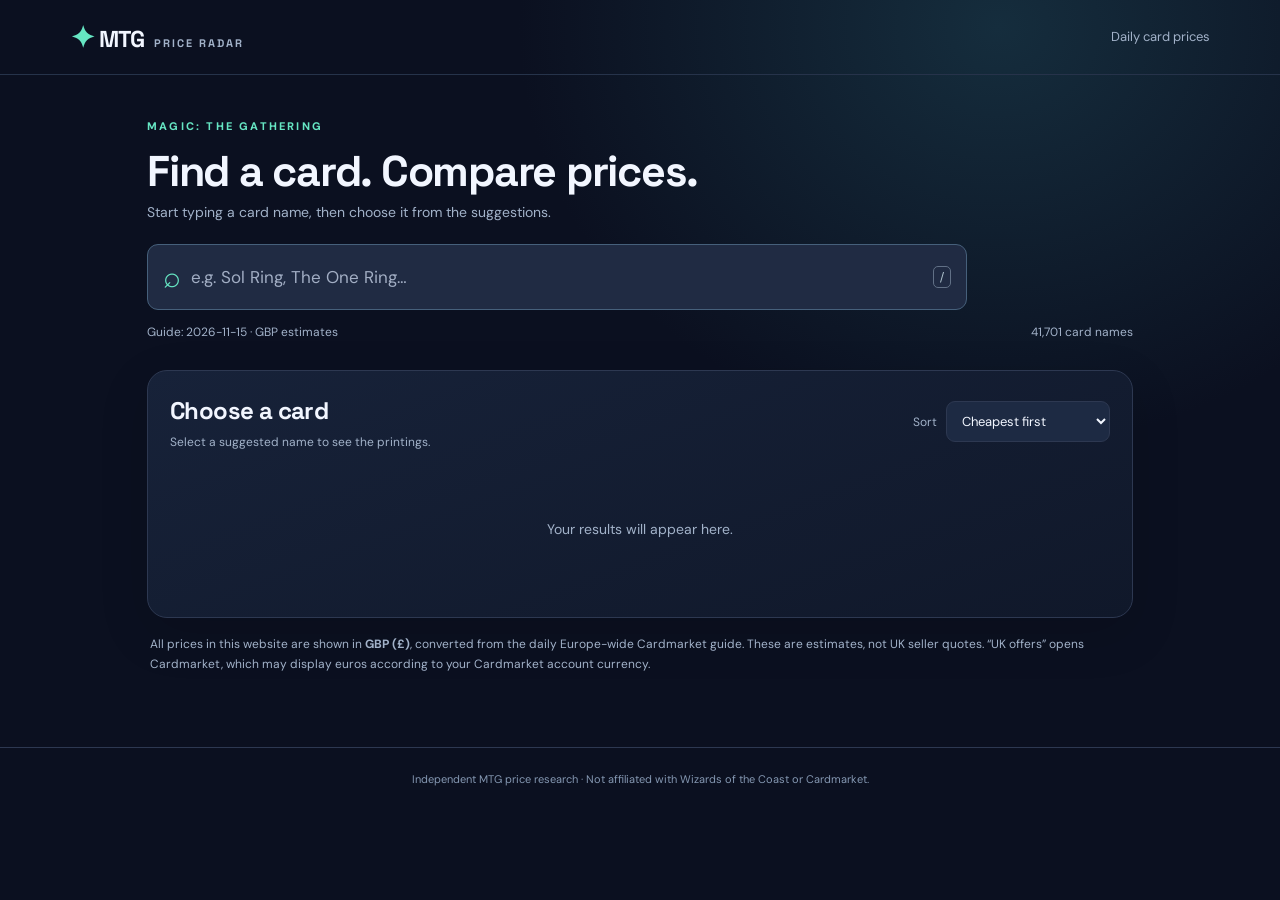
==== commit 26bc9079: "Avoid unwanted Safari autofocus and keep search centred on iPhone" ====
--- a/index.html
+++ b/index.html
@@ -16,7 +16,7 @@
   <p class="lead">Start typing a card name, then choose it from the suggestions.</p>
   <div class="search-combo">
     <label for="search" class="sr-only">Card name</label>
-    <div class="search-wrap"><span aria-hidden="true">⌕</span><input id="search" type="search" placeholder="e.g. Sol Ring, The One Ring…" autocomplete="off" spellcheck="false" aria-autocomplete="list" aria-expanded="false" aria-controls="suggestions" role="combobox" aria-haspopup="listbox" autofocus><kbd>/</kbd></div>
+    <div class="search-wrap"><span aria-hidden="true">⌕</span><input id="search" type="search" placeholder="e.g. Sol Ring, The One Ring…" autocomplete="off" spellcheck="false" aria-autocomplete="list" aria-expanded="false" aria-controls="suggestions" role="combobox" aria-haspopup="listbox" enterkeyhint="search" autocapitalize="off" autocorrect="off"><kbd>/</kbd></div>
     <div id="suggestions" class="suggestions" role="listbox" aria-label="Suggested card names" hidden></div>
   </div>
   <div class="meta-row"><span id="status" role="status">Loading card names…</span><span id="count"></span></div>
--- a/assets/style.css
+++ b/assets/style.css
@@ -62,3 +62,43 @@
 }
 
 .load-more[hidden]{display:none}
+
+/* Responsive search/table repair for iPhone Safari.
+   iOS Safari auto-zooms focused form fields below 16px; never shrink search font. */
+.mobile-uk-link{display:none}
+.search-combo,.search-wrap,.search-wrap input,.compact-shell,.compact-hero,.results-panel,.table-container{min-width:0}
+.search-wrap input{min-width:0;flex:1 1 0;width:0}
+.table-title-row>div{min-width:0}
+.meta-row{flex-wrap:wrap}
+@media(max-width:760px){
+  html{width:100%;max-width:100%;overflow-x:clip}
+  body{width:100%;max-width:100%;overflow-x:clip}
+  .compact-shell{width:100%;max-width:100%;padding-left:12px;padding-right:12px}
+  .compact-hero{width:100%;max-width:100%}
+  .search-combo,.search-wrap{width:100%;max-width:100%}
+  .search-wrap{gap:8px;padding:6px 12px}
+  .search-wrap input{font-size:16px;line-height:1.4;min-width:0;width:0;flex:1 1 0}
+  .search-wrap input::placeholder{text-overflow:ellipsis}
+  .results-panel{width:100%;max-width:100%;padding:12px}
+  .table-title-row{display:flex;flex-wrap:wrap;align-items:flex-start;min-width:0;max-width:100%}
+  .table-title-row>div{min-width:0;max-width:100%}
+  .sort-wrap{width:100%;min-width:0;justify-content:space-between}
+  .sort-wrap select{font-size:16px;max-width:190px;min-width:0}
+  .table-container{width:100%;min-width:0;max-width:100%;overflow:visible}
+  .price-table{width:100%;min-width:0;table-layout:fixed;border-spacing:0}
+  .price-table th:nth-child(1){width:61%}
+  .price-table th:nth-child(2){width:39%}
+  .price-table th:nth-child(3),.price-table td:nth-child(3){display:none}
+  .price-table td{max-width:0;overflow-wrap:anywhere;word-break:normal}
+  .price-table th,.price-table td{padding:10px 7px}
+  .price-value{font-size:13px;white-space:normal;overflow-wrap:anywhere}
+  .mobile-uk-link{display:block;width:fit-content;max-width:100%;margin-top:7px;font-size:12px;line-height:1.4}
+  .suggestions{width:100%;max-width:100%}
+  .suggestion{white-space:normal;overflow-wrap:anywhere}
+}
+@media(max-width:360px){
+  .price-table th:nth-child(1){width:59%}
+  .price-table th:nth-child(2){width:41%}
+  .compact-shell{padding-left:10px;padding-right:10px}
+  .results-panel{padding:9px}
+}
